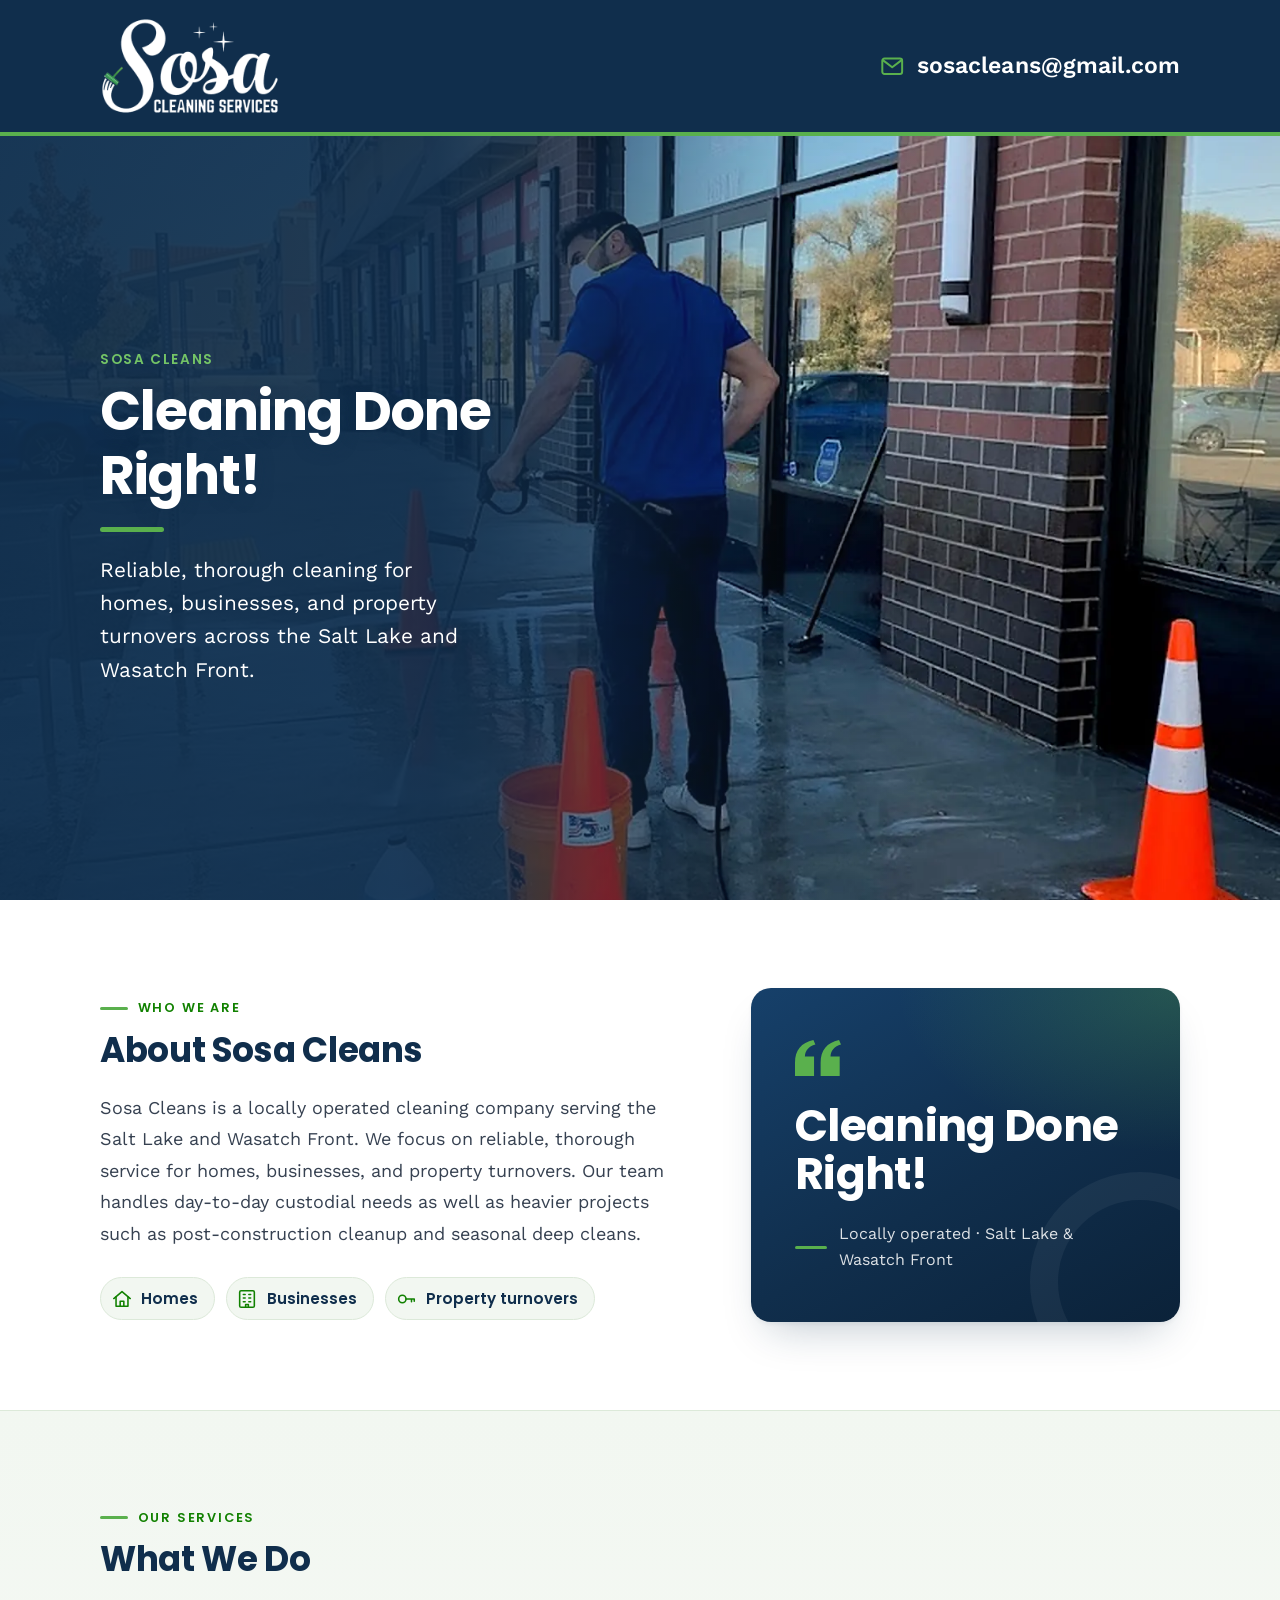
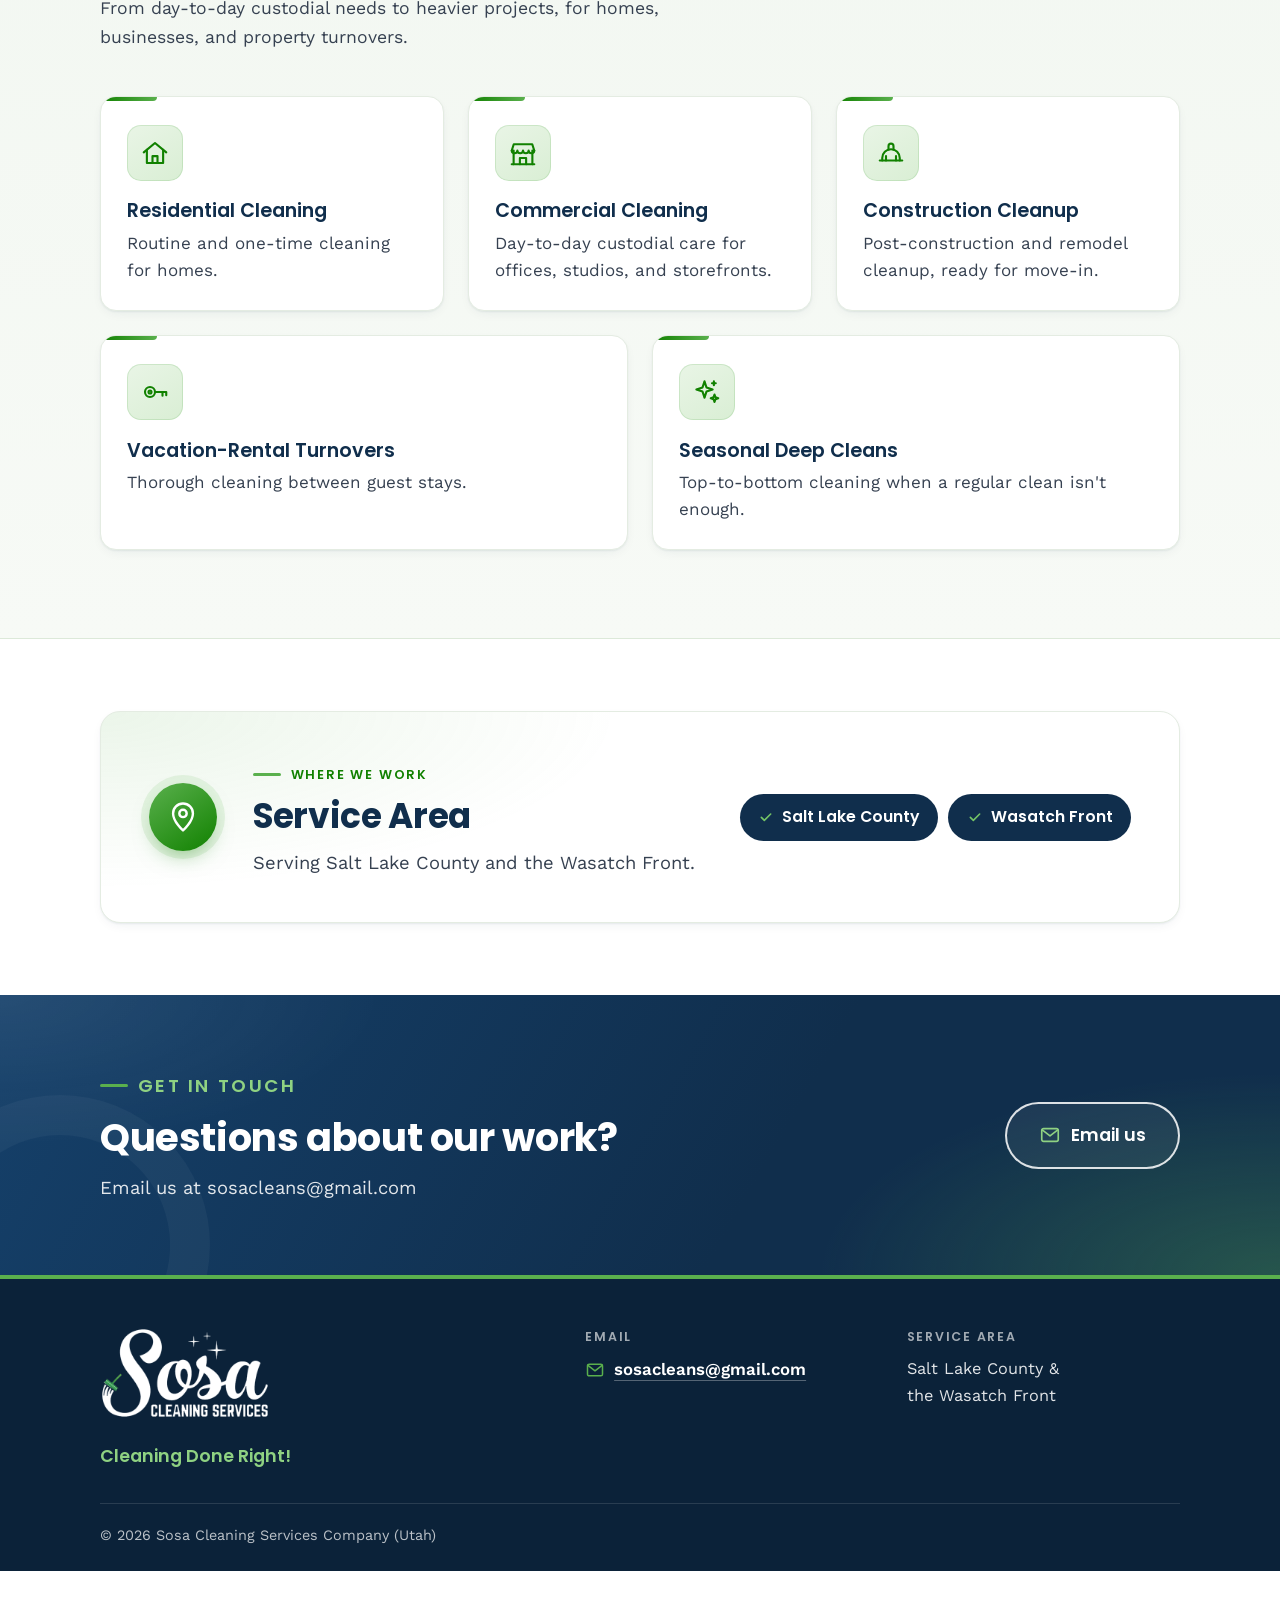
==== about/index.html @ 752b6d9e "Sosa Cleans one-page site" ====
<!DOCTYPE html>
<html lang="en">
<head>
  <meta charset="utf-8">
  <title>Sosa Cleans</title>
  <link rel="canonical" href="https://sosacleans.com/">
  <meta http-equiv="refresh" content="0; url=/">
</head>
<body>
  <p>This page has moved to the <a href="/">Sosa Cleans home page</a>.</p>
</body>
</html>
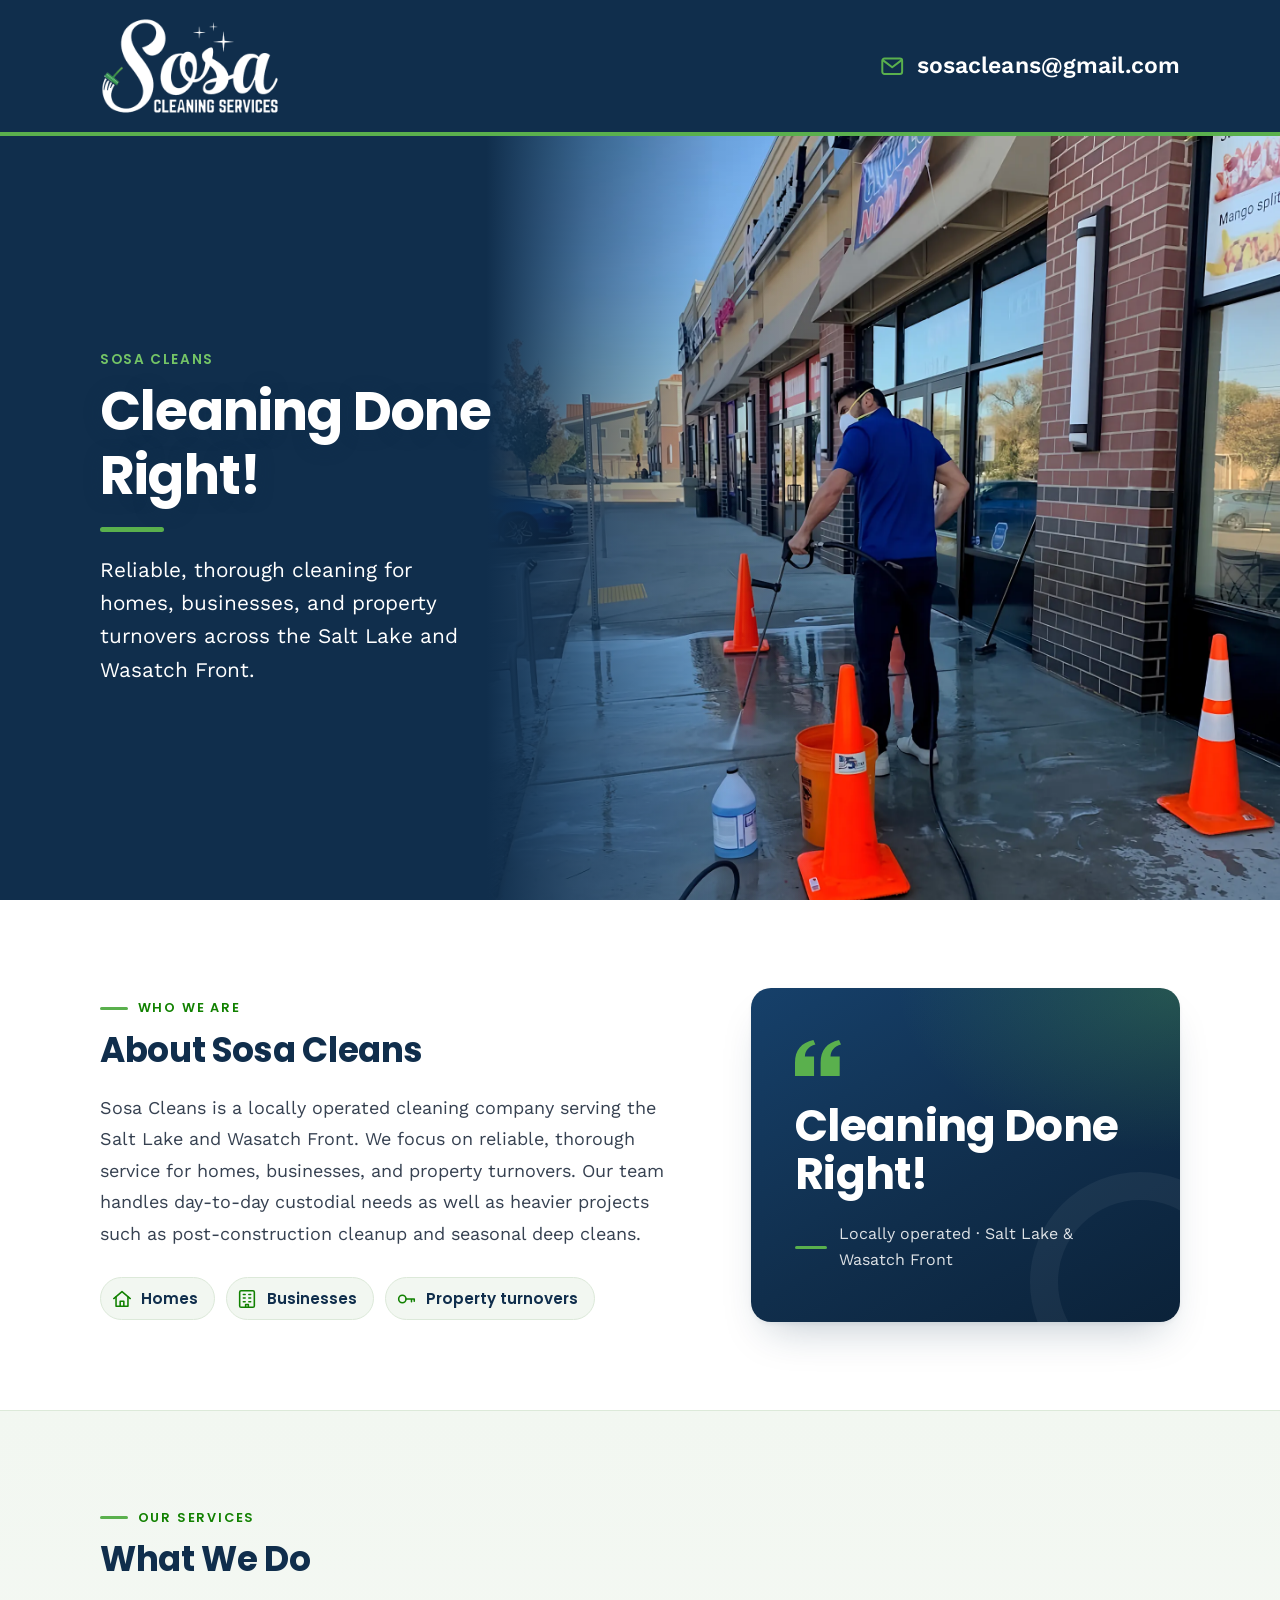
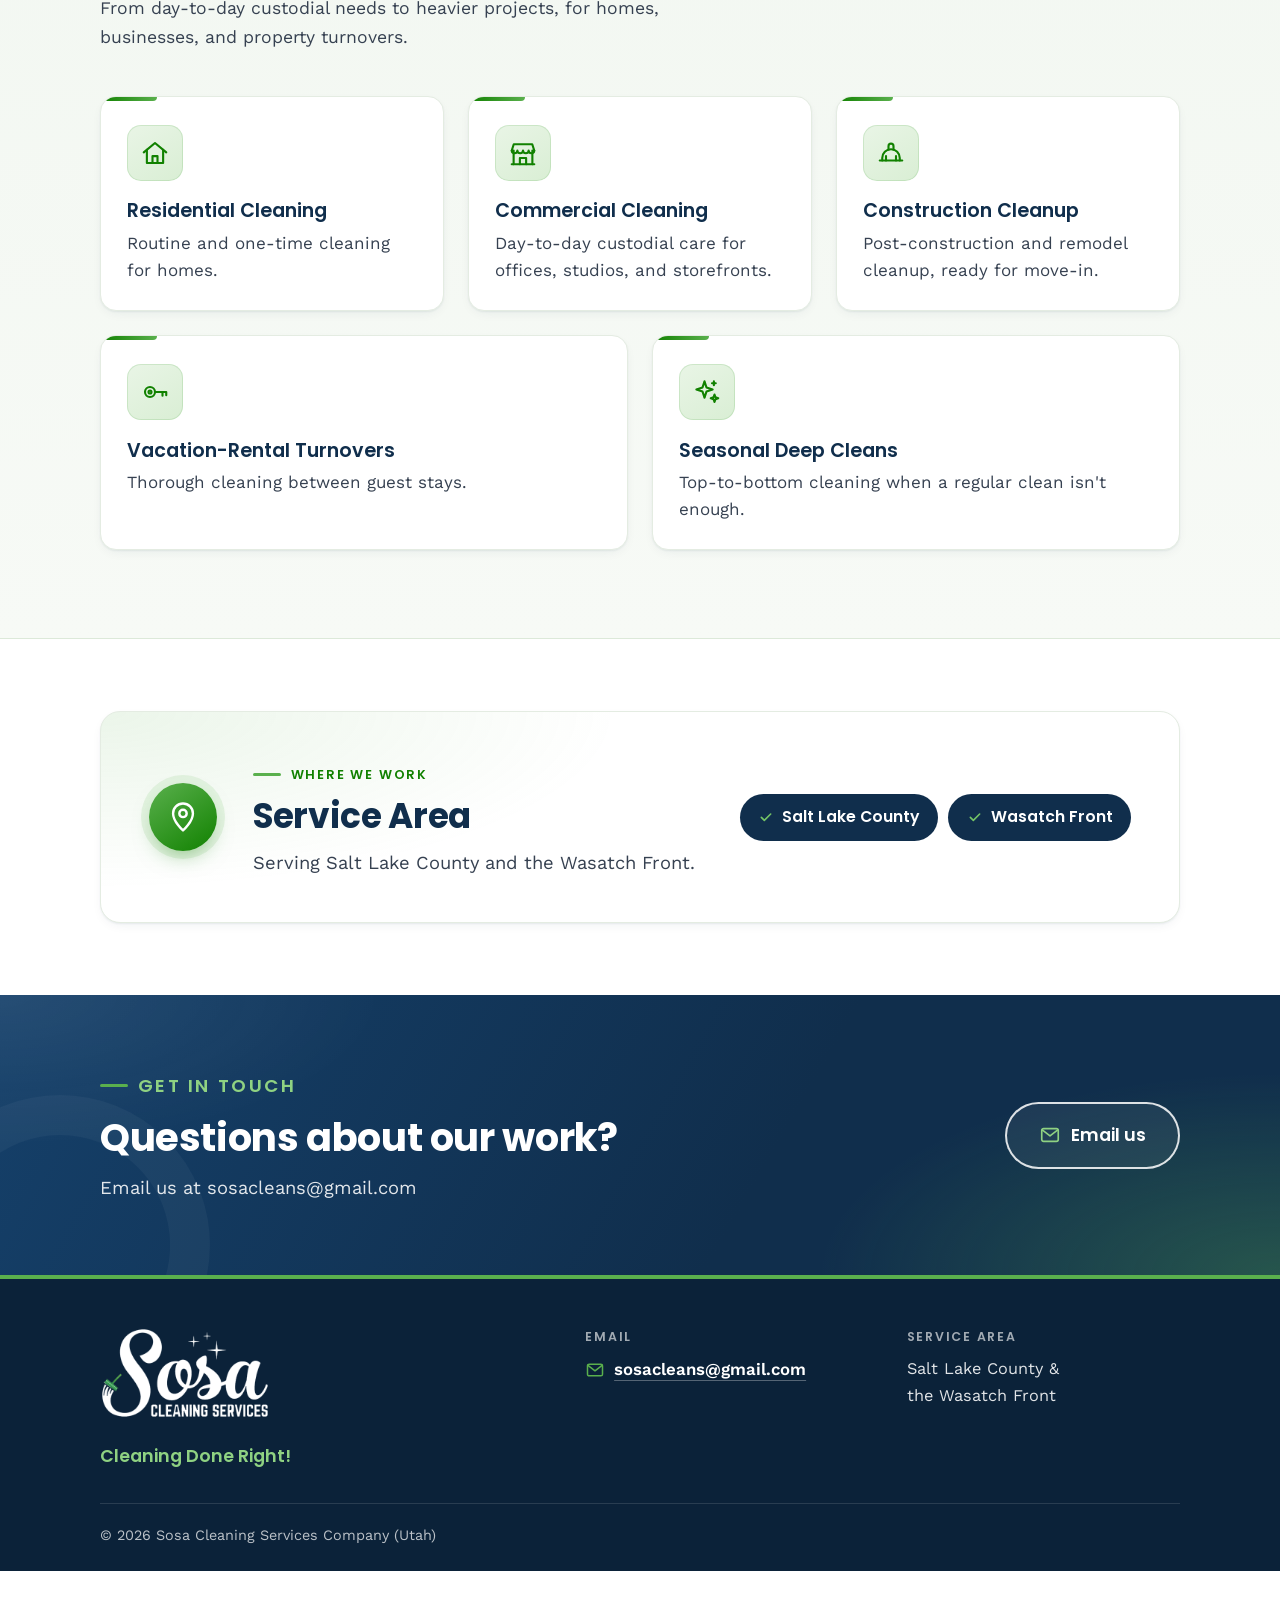
==== commit 982e6c20: "Add GA4 (G-6N79Y2Y329)" ====
--- a/about/index.html
+++ b/about/index.html
@@ -1,6 +1,14 @@
 <!DOCTYPE html>
 <html lang="en">
 <head>
+<!-- Google tag (gtag.js) -->
+<script async src="https://www.googletagmanager.com/gtag/js?id=G-6N79Y2Y329"></script>
+<script>
+  window.dataLayer = window.dataLayer || [];
+  function gtag(){dataLayer.push(arguments);}
+  gtag('js', new Date());
+  gtag('config', 'G-6N79Y2Y329');
+</script>
   <meta charset="utf-8">
   <title>Sosa Cleans</title>
   <link rel="canonical" href="https://sosacleans.com/">
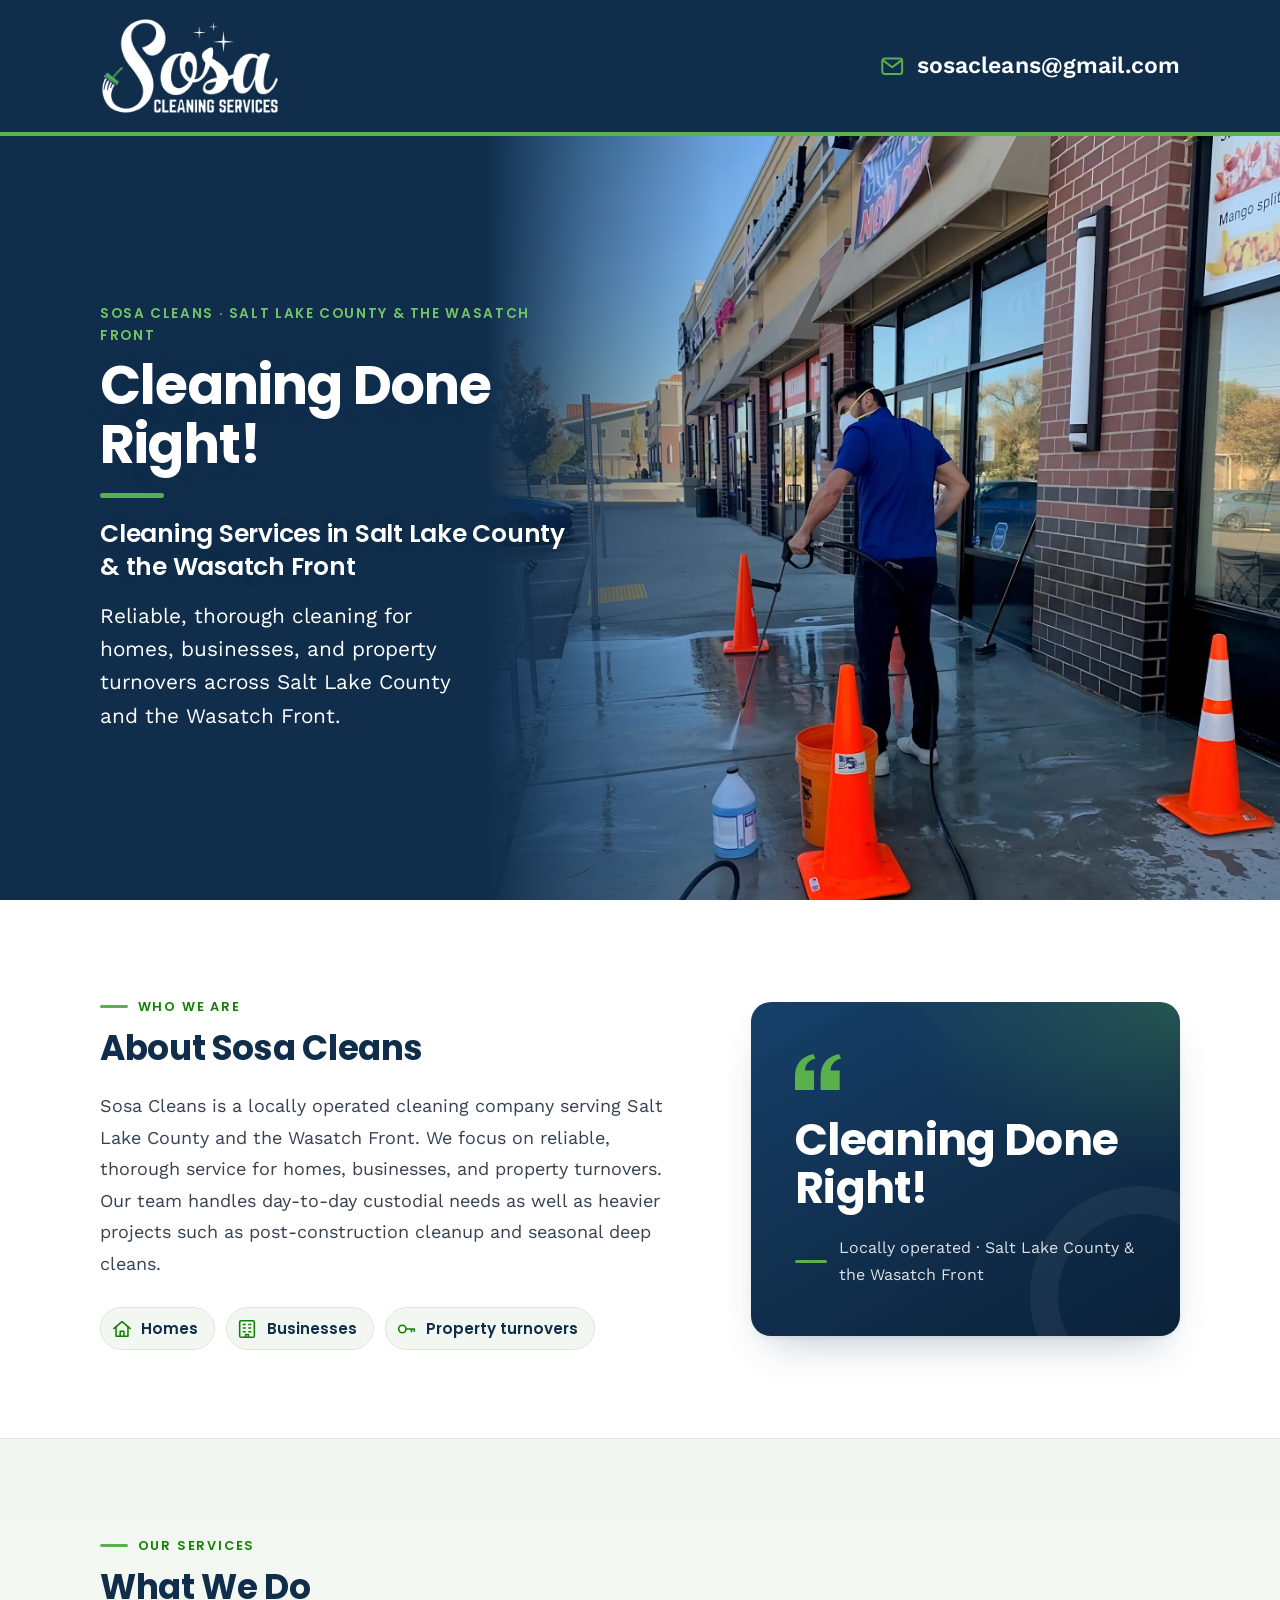
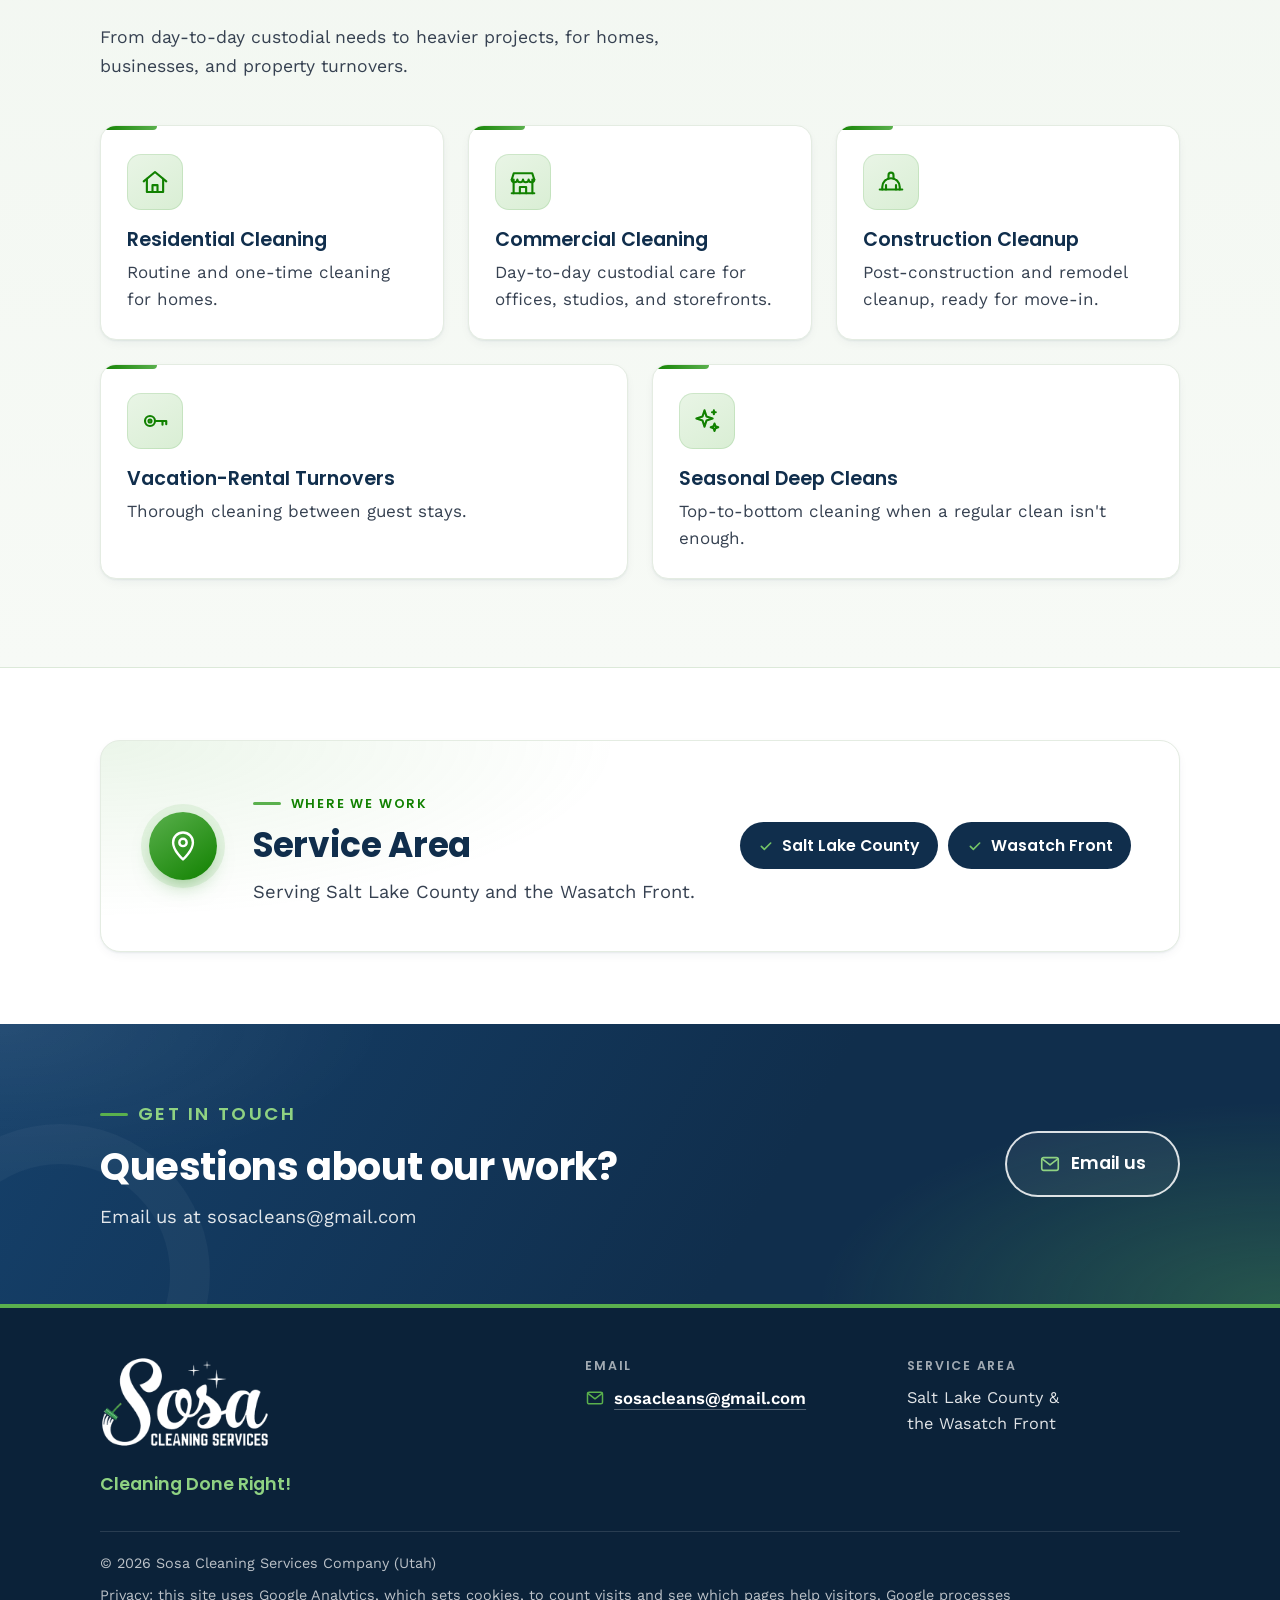
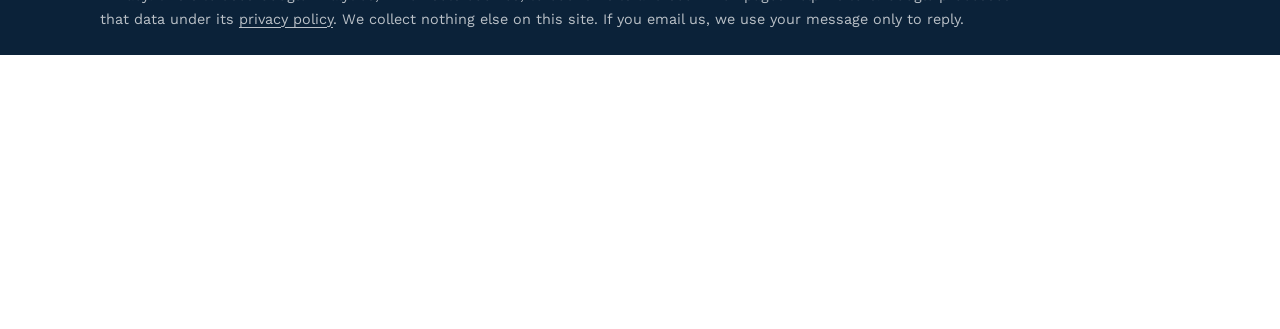
==== commit 51c8b4f8: "Audit fixes 10/18: noindex on about/services/contact stubs, footer GA privacy note, service-area wor" ====
--- a/about/index.html
+++ b/about/index.html
@@ -10,6 +10,7 @@
   gtag('config', 'G-6N79Y2Y329');
 </script>
   <meta charset="utf-8">
+  <meta name="robots" content="noindex, follow">
   <title>Sosa Cleans</title>
   <link rel="canonical" href="https://sosacleans.com/">
   <meta http-equiv="refresh" content="0; url=/">
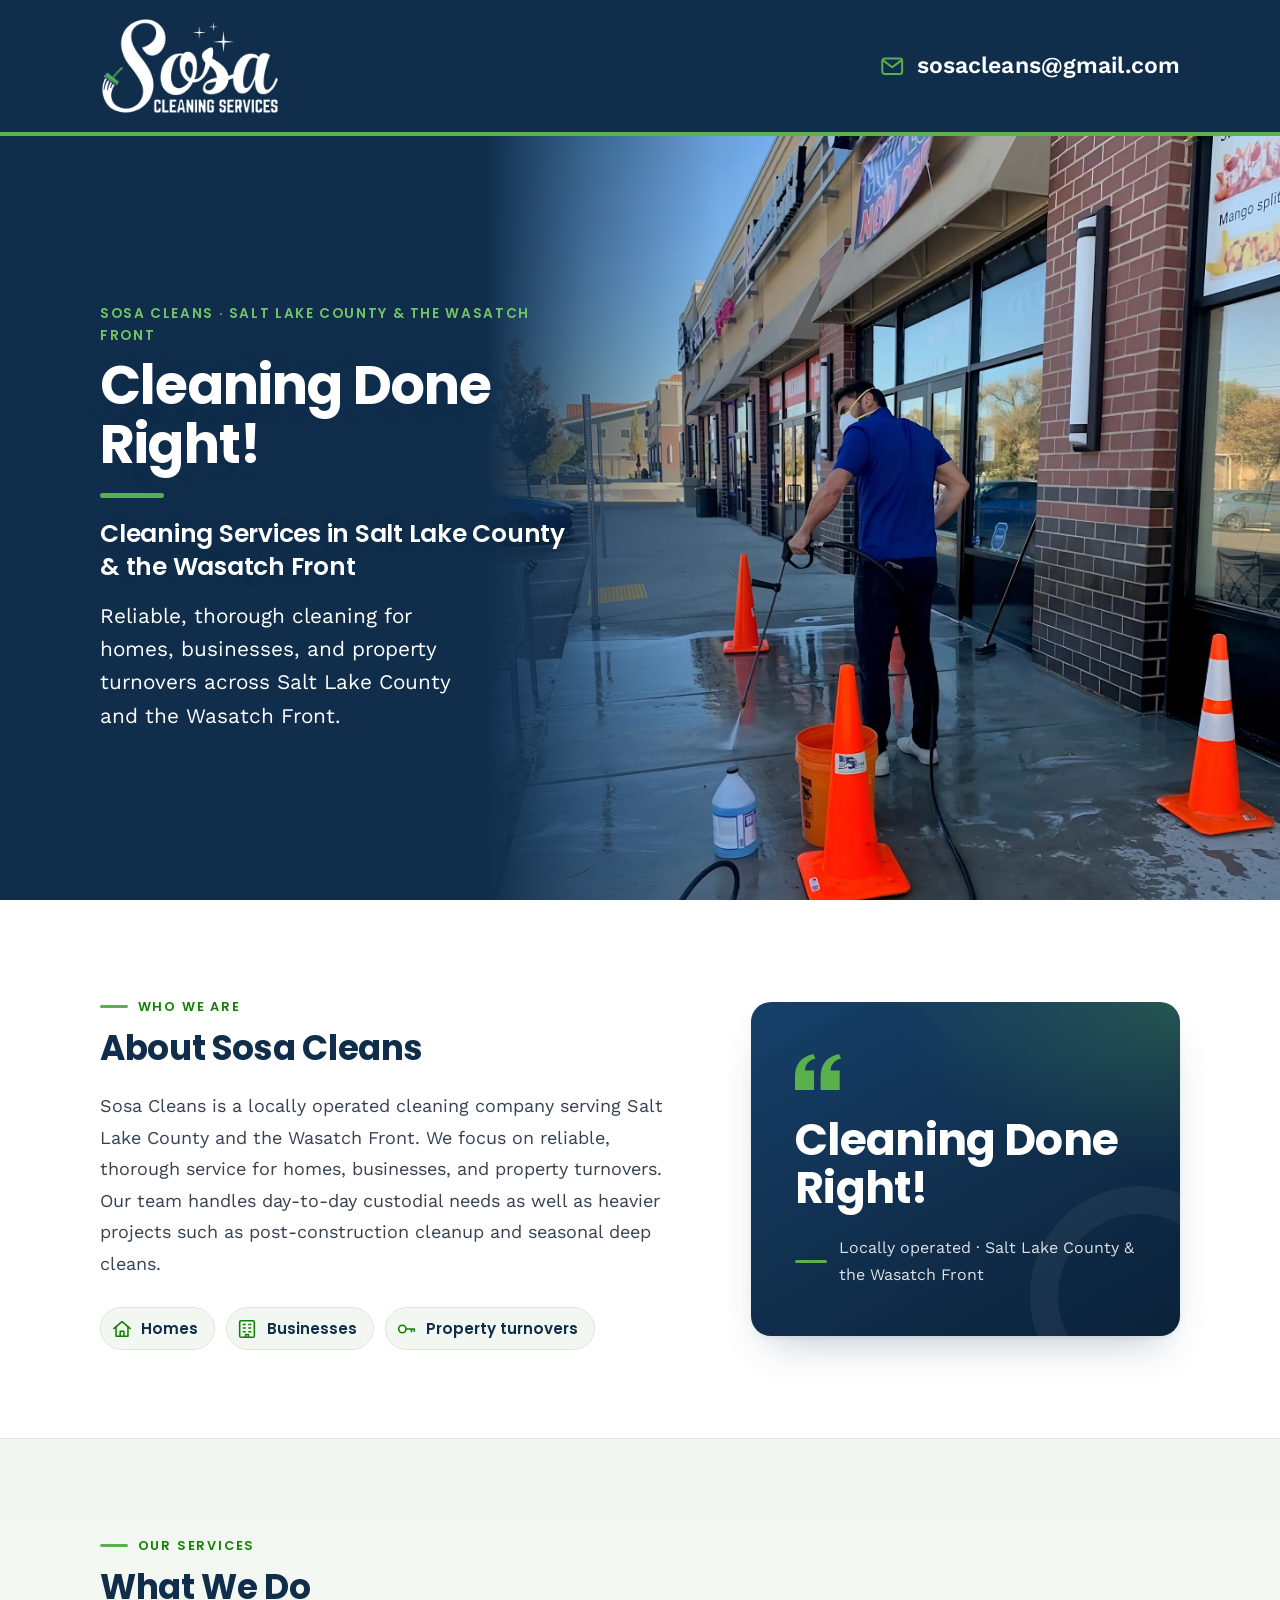
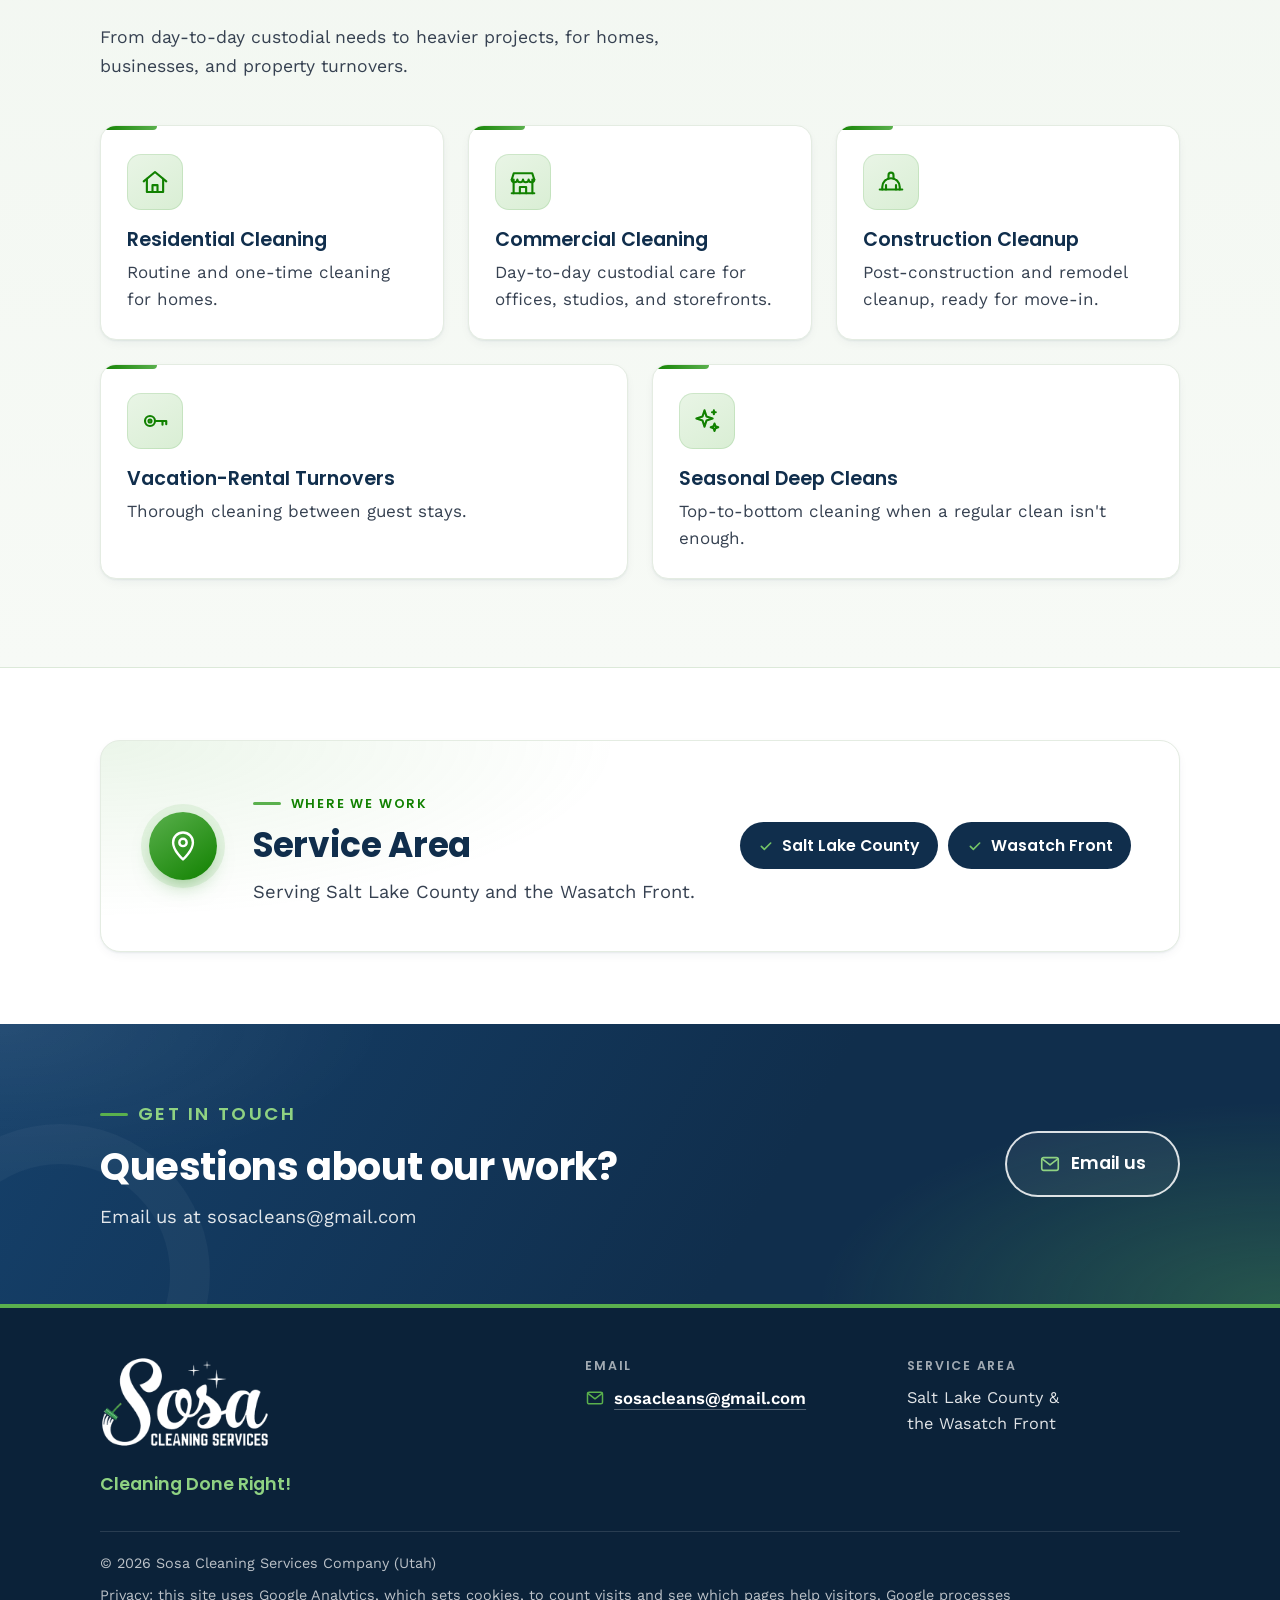
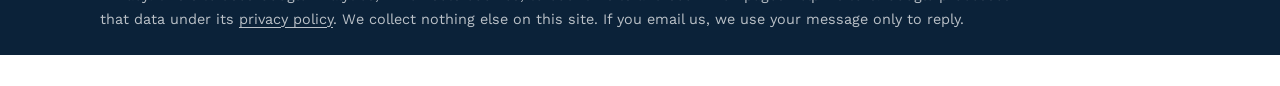
==== commit 6d712ca2: "External links open in a new tab (target=_blank rel=noopener) Adds target="_blank" rel="noopener" di" ====
--- a/about/index.html
+++ b/about/index.html
@@ -17,5 +17,6 @@
 </head>
 <body>
   <p>This page has moved to the <a href="/">Sosa Cleans home page</a>.</p>
+<script src="/js/external-links.js" defer></script>
 </body>
 </html>
